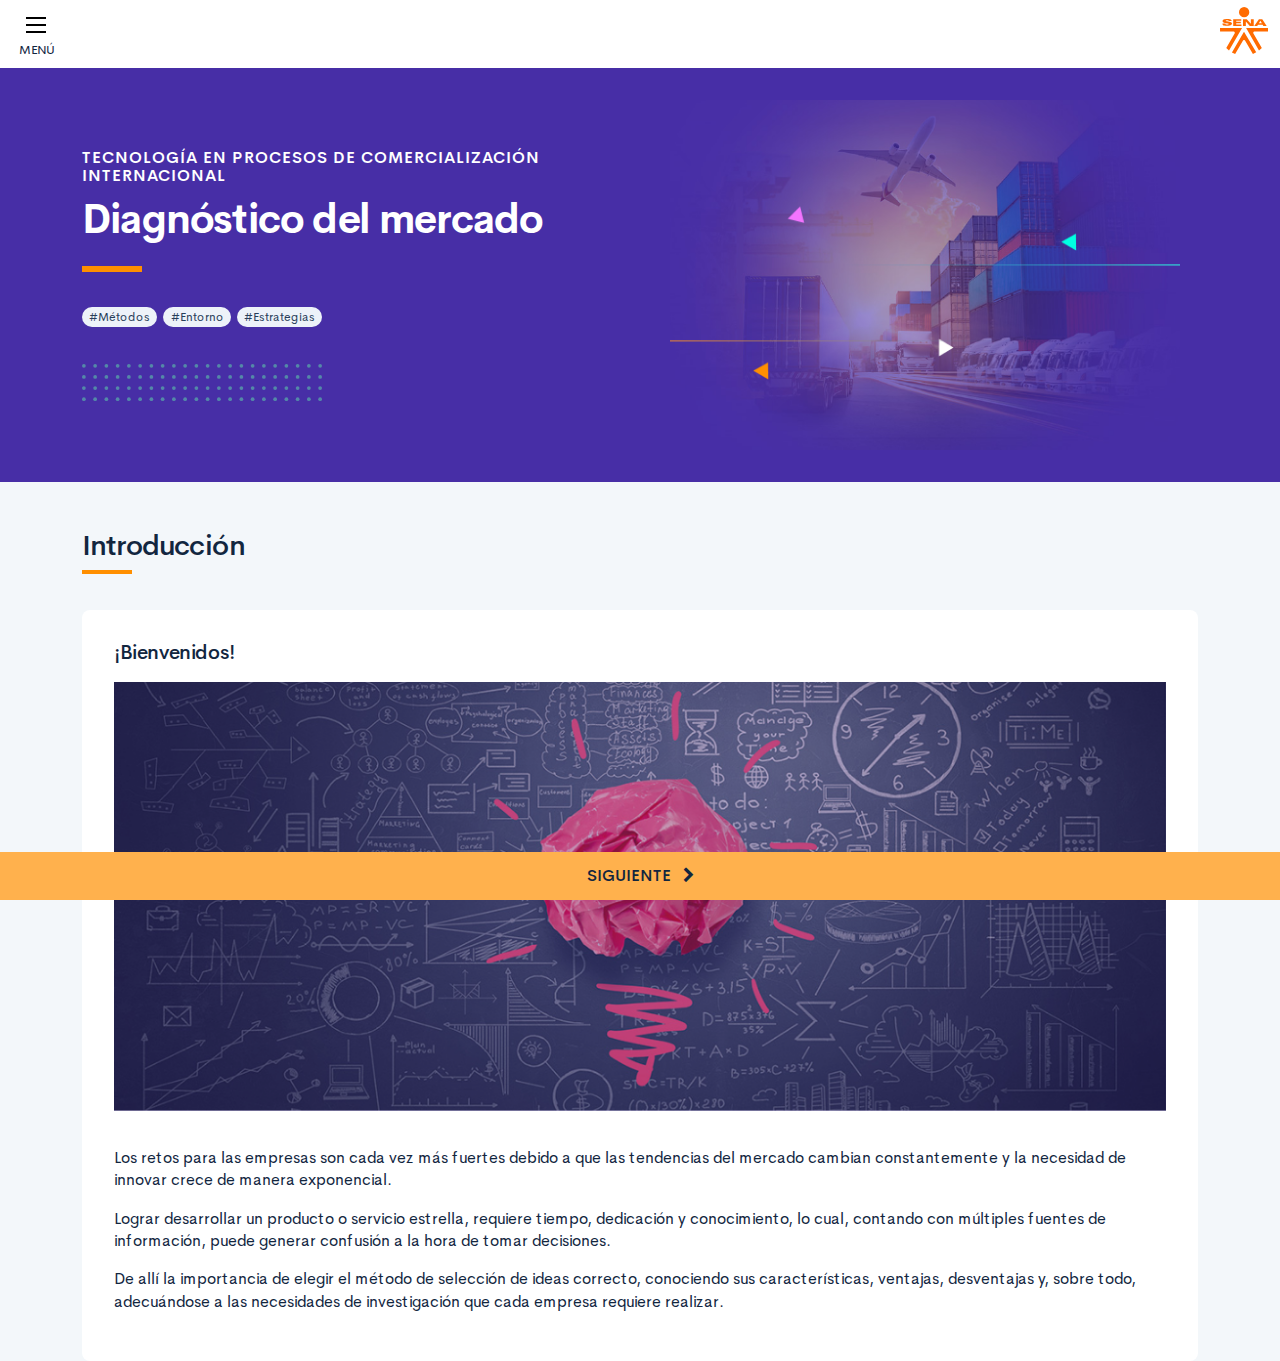
==== public/main.html @ b3762642 "Se realiza el cargue de recurso" ====
<!DOCTYPE html>
<html lang="es">
    <head>
        <meta charset="UTF-8">
        <meta name="viewport" content="width=device-width, user-scalable=no, initial-scale=1.0, maximum-scale=1.0, minimum-scale=1.0">
        <title>Diagnóstico del mercado</title>
        <meta meta name="description" content="En el deseo de incursionar en mercados internacionales, el diagnóstico es el primer proceso que permite analizar las variables a considerar en el estudio de mercados.  ">
        <link rel="icon" type="image/svg+xml" href="assets/images/logos/senaLogo.svg">
        <link rel="stylesheet" href="assets/fonts/feather/feather.css">
        <link rel="stylesheet" href="assets/fonts/fontawesome/css/font-awesome.css">
        <link href="assets/css/fancybox.css" rel="stylesheet">
        <link href="assets/css/animate.css" rel="stylesheet">
        <link rel="stylesheet" href="assets/css/main.css">
    </head>
    <body class="theme-dark page-header-textura" id="page-main">
        <div class="page-main">
            <header class="sticky-top">
                <div class="page-topbar">
                    <div class="container-fluid">
                        <div class="d-flex justify-content-between align-items-center">
                            <div class="page-topbar__menu"><a class="page-topbar__menu-icon btn-menu-responsive" href="#"><span></span><span></span><span></span></a><span class="page-topbar__menu-title">MENÚ</span></div>
                            <div class="page-topbar__logo"><img class="img-fluid" src="assets/images/logos/senaLogo.svg" alt="Logo SENA"></div>
                        </div>
                    </div>
                </div>
            </header>
            <main class="mb-5">
                <div class="page-header" id="page-main-header">
                    <div class="page-textura">
                        <div class="container">
                            <div class="curso-portada">
                                <div class="row align-items-center">
                                    <div class="col-12 col-lg-6">
                                        <h3 class="curso-subtitulo" id="curso-titulo-componente">TECNOLOGÍA EN PROCESOS DE COMERCIALIZACIÓN INTERNACIONAL</h3>
                                        <h1 class="curso-titulo" id="curso-titulo-tema">Diagnóstico del mercado</h1>
                                        <div class="brand-line-primary"></div>
                                        <div class="keywords"><span class="badge badge-pill badge-light mr-2">#Métodos</span><span class="badge badge-pill badge-light mr-2">#Entorno</span><span class="badge badge-pill badge-light mr-2">#Estrategias</span></div>
                                        <div class="barra-dots mt-5"><img class="img-fluid" src="assets/images/header/icon_dots.svg" alt="alt" /></div>
                                    </div>
                                    <div class="col-12 col-lg-6 text-center">
                                        <div class="d-none d-lg-block"><img class="curso-imagen" src="assets/images/header/header_media.png" /></div>
                                    </div>
                                </div>
                            </div>
                        </div>
                    </div>
                </div>
                <div id="mainContent"></div>
            </main>
            <footer class="mt-5">
                <div class="page-control" id="page-control">
                    <div class="row justify-content-center align-items-center"><a class="page-control-link page-control-prev col py-3 text-center" id="back" href="#"><span>
                                <div class="fa fa-chevron-left mr-3"></div>Anterior
                            </span></a><a class="page-control-link page-control-next col py-3 text-center" id="next" href="#"><span>Siguiente<div class="fa fa-chevron-right ml-3"></div></span></a></div>
                </div>
            </footer>
        </div>
        <aside id="page-main-aside">
            <div class="aside-contenidos">
                <div class="aside-contenidos__header d-flex justify-content-between align-items-center">
                    <div class="aside-contenidos__titulo"><span> <i class="fa fa-list-ul mr-2"></i>Contenidos</span></div>
                    <div class="aside-contenidos__close d-md-none"><a class="page-main-aside__close icon btnclose m-0" href="#"></a></div>
                </div>
                <nav class="aside-contenidos__body">
                    <ul class="menu-main" id="menuMain"></ul>
                </nav>
            </div>
            <div class="aside-extra position-relative">
                <ul class="fixed-bottom menu-secondary" id="menuSecondary"></ul>
            </div>
        </aside>
        <script src="assets/js/vendor.js"></script>
        <script src="assets/js/global.js"> </script>
        <script src="assets/js/pages.js"> </script>
    </body>
</html>
---- public/assets/fonts/feather/feather.css ----
@font-face {
  font-family: 'Feather';
  src:
    url('fonts/Feather.ttf?sdxovp') format('truetype'),
    url('fonts/Feather.woff?sdxovp') format('woff'),
    url('fonts/Feather.svg?sdxovp#Feather') format('svg');
  font-weight: normal;
  font-style: normal;
}

.fe {
  /* use !important to prevent issues with browser extensions that change fonts */
  font-family: 'Feather' !important;
  speak: none;
  font-style: normal;
  font-weight: normal;
  font-variant: normal;
  text-transform: none;
  line-height: 1;

  /* Better Font Rendering =========== */
  -webkit-font-smoothing: antialiased;
  -moz-osx-font-smoothing: grayscale;
}

.fe-activity:before {
  content: "\e900";
}
.fe-airplay:before {
  content: "\e901";
}
.fe-alert-circle:before {
  content: "\e902";
}
.fe-alert-octagon:before {
  content: "\e903";
}
.fe-alert-triangle:before {
  content: "\e904";
}
.fe-align-center:before {
  content: "\e905";
}
.fe-align-justify:before {
  content: "\e906";
}
.fe-align-left:before {
  content: "\e907";
}
.fe-align-right:before {
  content: "\e908";
}
.fe-anchor:before {
  content: "\e909";
}
.fe-aperture:before {
  content: "\e90a";
}
.fe-archive:before {
  content: "\e90b";
}
.fe-arrow-down:before {
  content: "\e90c";
}
.fe-arrow-down-circle:before {
  content: "\e90d";
}
.fe-arrow-down-left:before {
  content: "\e90e";
}
.fe-arrow-down-right:before {
  content: "\e90f";
}
.fe-arrow-left:before {
  content: "\e910";
}
.fe-arrow-left-circle:before {
  content: "\e911";
}
.fe-arrow-right:before {
  content: "\e912";
}
.fe-arrow-right-circle:before {
  content: "\e913";
}
.fe-arrow-up:before {
  content: "\e914";
}
.fe-arrow-up-circle:before {
  content: "\e915";
}
.fe-arrow-up-left:before {
  content: "\e916";
}
.fe-arrow-up-right:before {
  content: "\e917";
}
.fe-at-sign:before {
  content: "\e918";
}
.fe-award:before {
  content: "\e919";
}
.fe-bar-chart:before {
  content: "\e91a";
}
.fe-bar-chart-2:before {
  content: "\e91b";
}
.fe-battery:before {
  content: "\e91c";
}
.fe-battery-charging:before {
  content: "\e91d";
}
.fe-bell:before {
  content: "\e91e";
}
.fe-bell-off:before {
  content: "\e91f";
}
.fe-bluetooth:before {
  content: "\e920";
}
.fe-bold:before {
  content: "\e921";
}
.fe-book:before {
  content: "\e922";
}
.fe-book-open:before {
  content: "\e923";
}
.fe-bookmark:before {
  content: "\e924";
}
.fe-box:before {
  content: "\e925";
}
.fe-briefcase:before {
  content: "\e926";
}
.fe-calendar:before {
  content: "\e927";
}
.fe-camera:before {
  content: "\e928";
}
.fe-camera-off:before {
  content: "\e929";
}
.fe-cast:before {
  content: "\e92a";
}
.fe-check:before {
  content: "\e92b";
}
.fe-check-circle:before {
  content: "\e92c";
}
.fe-check-square:before {
  content: "\e92d";
}
.fe-chevron-down:before {
  content: "\e92e";
}
.fe-chevron-left:before {
  content: "\e92f";
}
.fe-chevron-right:before {
  content: "\e930";
}
.fe-chevron-up:before {
  content: "\e931";
}
.fe-chevrons-down:before {
  content: "\e932";
}
.fe-chevrons-left:before {
  content: "\e933";
}
.fe-chevrons-right:before {
  content: "\e934";
}
.fe-chevrons-up:before {
  content: "\e935";
}
.fe-chrome:before {
  content: "\e936";
}
.fe-circle:before {
  content: "\e937";
}
.fe-clipboard:before {
  content: "\e938";
}
.fe-clock:before {
  content: "\e939";
}
.fe-cloud:before {
  content: "\e93a";
}
.fe-cloud-drizzle:before {
  content: "\e93b";
}
.fe-cloud-lightning:before {
  content: "\e93c";
}
.fe-cloud-off:before {
  content: "\e93d";
}
.fe-cloud-rain:before {
  content: "\e93e";
}
.fe-cloud-snow:before {
  content: "\e93f";
}
.fe-code:before {
  content: "\e940";
}
.fe-codepen:before {
  content: "\e941";
}
.fe-command:before {
  content: "\e942";
}
.fe-compass:before {
  content: "\e943";
}
.fe-copy:before {
  content: "\e944";
}
.fe-corner-down-left:before {
  content: "\e945";
}
.fe-corner-down-right:before {
  content: "\e946";
}
.fe-corner-left-down:before {
  content: "\e947";
}
.fe-corner-left-up:before {
  content: "\e948";
}
.fe-corner-right-down:before {
  content: "\e949";
}
.fe-corner-right-up:before {
  content: "\e94a";
}
.fe-corner-up-left:before {
  content: "\e94b";
}
.fe-corner-up-right:before {
  content: "\e94c";
}
.fe-cpu:before {
  content: "\e94d";
}
.fe-credit-card:before {
  content: "\e94e";
}
.fe-crop:before {
  content: "\e94f";
}
.fe-crosshair:before {
  content: "\e950";
}
.fe-database:before {
  content: "\e951";
}
.fe-delete:before {
  content: "\e952";
}
.fe-disc:before {
  content: "\e953";
}
.fe-dollar-sign:before {
  content: "\e954";
}
.fe-download:before {
  content: "\e955";
}
.fe-download-cloud:before {
  content: "\e956";
}
.fe-droplet:before {
  content: "\e957";
}
.fe-edit:before {
  content: "\e958";
}
.fe-edit-2:before {
  content: "\e959";
}
.fe-edit-3:before {
  content: "\e95a";
}
.fe-external-link:before {
  content: "\e95b";
}
.fe-eye:before {
  content: "\e95c";
}
.fe-eye-off:before {
  content: "\e95d";
}
.fe-facebook:before {
  content: "\e95e";
}
.fe-fast-forward:before {
  content: "\e95f";
}
.fe-feather:before {
  content: "\e960";
}
.fe-file:before {
  content: "\e961";
}
.fe-file-minus:before {
  content: "\e962";
}
.fe-file-plus:before {
  content: "\e963";
}
.fe-file-text:before {
  content: "\e964";
}
.fe-film:before {
  content: "\e965";
}
.fe-filter:before {
  content: "\e966";
}
.fe-flag:before {
  content: "\e967";
}
.fe-folder:before {
  content: "\e968";
}
.fe-folder-minus:before {
  content: "\e969";
}
.fe-folder-plus:before {
  content: "\e96a";
}
.fe-gift:before {
  content: "\e96b";
}
.fe-git-branch:before {
  content: "\e96c";
}
.fe-git-commit:before {
  content: "\e96d";
}
.fe-git-merge:before {
  content: "\e96e";
}
.fe-git-pull-request:before {
  content: "\e96f";
}
.fe-github:before {
  content: "\e970";
}
.fe-gitlab:before {
  content: "\e971";
}
.fe-globe:before {
  content: "\e972";
}
.fe-grid:before {
  content: "\e973";
}
.fe-hard-drive:before {
  content: "\e974";
}
.fe-hash:before {
  content: "\e975";
}
.fe-headphones:before {
  content: "\e976";
}
.fe-heart:before {
  content: "\e977";
}
.fe-help-circle:before {
  content: "\e978";
}
.fe-home:before {
  content: "\e979";
}
.fe-image:before {
  content: "\e97a";
}
.fe-inbox:before {
  content: "\e97b";
}
.fe-info:before {
  content: "\e97c";
}
.fe-instagram:before {
  content: "\e97d";
}
.fe-italic:before {
  content: "\e97e";
}
.fe-layers:before {
  content: "\e97f";
}
.fe-layout:before {
  content: "\e980";
}
.fe-life-buoy:before {
  content: "\e981";
}
.fe-link:before {
  content: "\e982";
}
.fe-link-2:before {
  content: "\e983";
}
.fe-linkedin:before {
  content: "\e984";
}
.fe-list:before {
  content: "\e985";
}
.fe-loader:before {
  content: "\e986";
}
.fe-lock:before {
  content: "\e987";
}
.fe-log-in:before {
  content: "\e988";
}
.fe-log-out:before {
  content: "\e989";
}
.fe-mail:before {
  content: "\e98a";
}
.fe-map:before {
  content: "\e98b";
}
.fe-map-pin:before {
  content: "\e98c";
}
.fe-maximize:before {
  content: "\e98d";
}
.fe-maximize-2:before {
  content: "\e98e";
}
.fe-menu:before {
  content: "\e98f";
}
.fe-message-circle:before {
  content: "\e990";
}
.fe-message-square:before {
  content: "\e991";
}
.fe-mic:before {
  content: "\e992";
}
.fe-mic-off:before {
  content: "\e993";
}
.fe-minimize:before {
  content: "\e994";
}
.fe-minimize-2:before {
  content: "\e995";
}
.fe-minus:before {
  content: "\e996";
}
.fe-minus-circle:before {
  content: "\e997";
}
.fe-minus-square:before {
  content: "\e998";
}
.fe-monitor:before {
  content: "\e999";
}
.fe-moon:before {
  content: "\e99a";
}
.fe-more-horizontal:before {
  content: "\e99b";
}
.fe-more-vertical:before {
  content: "\e99c";
}
.fe-move:before {
  content: "\e99d";
}
.fe-music:before {
  content: "\e99e";
}
.fe-navigation:before {
  content: "\e99f";
}
.fe-navigation-2:before {
  content: "\e9a0";
}
.fe-octagon:before {
  content: "\e9a1";
}
.fe-package:before {
  content: "\e9a2";
}
.fe-paperclip:before {
  content: "\e9a3";
}
.fe-pause:before {
  content: "\e9a4";
}
.fe-pause-circle:before {
  content: "\e9a5";
}
.fe-percent:before {
  content: "\e9a6";
}
.fe-phone:before {
  content: "\e9a7";
}
.fe-phone-call:before {
  content: "\e9a8";
}
.fe-phone-forwarded:before {
  content: "\e9a9";
}
.fe-phone-incoming:before {
  content: "\e9aa";
}
.fe-phone-missed:before {
  content: "\e9ab";
}
.fe-phone-off:before {
  content: "\e9ac";
}
.fe-phone-outgoing:before {
  content: "\e9ad";
}
.fe-pie-chart:before {
  content: "\e9ae";
}
.fe-play:before {
  content: "\e9af";
}
.fe-play-circle:before {
  content: "\e9b0";
}
.fe-plus:before {
  content: "\e9b1";
}
.fe-plus-circle:before {
  content: "\e9b2";
}
.fe-plus-square:before {
  content: "\e9b3";
}
.fe-pocket:before {
  content: "\e9b4";
}
.fe-power:before {
  content: "\e9b5";
}
.fe-printer:before {
  content: "\e9b6";
}
.fe-radio:before {
  content: "\e9b7";
}
.fe-refresh-ccw:before {
  content: "\e9b8";
}
.fe-refresh-cw:before {
  content: "\e9b9";
}
.fe-repeat:before {
  content: "\e9ba";
}
.fe-rewind:before {
  content: "\e9bb";
}
.fe-rotate-ccw:before {
  content: "\e9bc";
}
.fe-rotate-cw:before {
  content: "\e9bd";
}
.fe-rss:before {
  content: "\e9be";
}
.fe-save:before {
  content: "\e9bf";
}
.fe-scissors:before {
  content: "\e9c0";
}
.fe-search:before {
  content: "\e9c1";
}
.fe-send:before {
  content: "\e9c2";
}
.fe-server:before {
  content: "\e9c3";
}
.fe-settings:before {
  content: "\e9c4";
}
.fe-share:before {
  content: "\e9c5";
}
.fe-share-2:before {
  content: "\e9c6";
}
.fe-shield:before {
  content: "\e9c7";
}
.fe-shield-off:before {
  content: "\e9c8";
}
.fe-shopping-bag:before {
  content: "\e9c9";
}
.fe-shopping-cart:before {
  content: "\e9ca";
}
.fe-shuffle:before {
  content: "\e9cb";
}
.fe-sidebar:before {
  content: "\e9cc";
}
.fe-skip-back:before {
  content: "\e9cd";
}
.fe-skip-forward:before {
  content: "\e9ce";
}
.fe-slack:before {
  content: "\e9cf";
}
.fe-slash:before {
  content: "\e9d0";
}
.fe-sliders:before {
  content: "\e9d1";
}
.fe-smartphone:before {
  content: "\e9d2";
}
.fe-speaker:before {
  content: "\e9d3";
}
.fe-square:before {
  content: "\e9d4";
}
.fe-star:before {
  content: "\e9d5";
}
.fe-stop-circle:before {
  content: "\e9d6";
}
.fe-sun:before {
  content: "\e9d7";
}
.fe-sunrise:before {
  content: "\e9d8";
}
.fe-sunset:before {
  content: "\e9d9";
}
.fe-tablet:before {
  content: "\e9da";
}
.fe-tag:before {
  content: "\e9db";
}
.fe-target:before {
  content: "\e9dc";
}
.fe-terminal:before {
  content: "\e9dd";
}
.fe-thermometer:before {
  content: "\e9de";
}
.fe-thumbs-down:before {
  content: "\e9df";
}
.fe-thumbs-up:before {
  content: "\e9e0";
}
.fe-toggle-left:before {
  content: "\e9e1";
}
.fe-toggle-right:before {
  content: "\e9e2";
}
.fe-trash:before {
  content: "\e9e3";
}
.fe-trash-2:before {
  content: "\e9e4";
}
.fe-trending-down:before {
  content: "\e9e5";
}
.fe-trending-up:before {
  content: "\e9e6";
}
.fe-triangle:before {
  content: "\e9e7";
}
.fe-truck:before {
  content: "\e9e8";
}
.fe-tv:before {
  content: "\e9e9";
}
.fe-twitter:before {
  content: "\e9ea";
}
.fe-type:before {
  content: "\e9eb";
}
.fe-umbrella:before {
  content: "\e9ec";
}
.fe-underline:before {
  content: "\e9ed";
}
.fe-unlock:before {
  content: "\e9ee";
}
.fe-upload:before {
  content: "\e9ef";
}
.fe-upload-cloud:before {
  content: "\e9f0";
}
.fe-user:before {
  content: "\e9f1";
}
.fe-user-check:before {
  content: "\e9f2";
}
.fe-user-minus:before {
  content: "\e9f3";
}
.fe-user-plus:before {
  content: "\e9f4";
}
.fe-user-x:before {
  content: "\e9f5";
}
.fe-users:before {
  content: "\e9f6";
}
.fe-video:before {
  content: "\e9f7";
}
.fe-video-off:before {
  content: "\e9f8";
}
.fe-voicemail:before {
  content: "\e9f9";
}
.fe-volume:before {
  content: "\e9fa";
}
.fe-volume-1:before {
  content: "\e9fb";
}
.fe-volume-2:before {
  content: "\e9fc";
}
.fe-volume-x:before {
  content: "\e9fd";
}
.fe-watch:before {
  content: "\e9fe";
}
.fe-wifi:before {
  content: "\e9ff";
}
.fe-wifi-off:before {
  content: "\ea00";
}
.fe-wind:before {
  content: "\ea01";
}
.fe-x:before {
  content: "\ea02";
}
.fe-x-circle:before {
  content: "\ea03";
}
.fe-x-square:before {
  content: "\ea04";
}
.fe-youtube:before {
  content: "\ea05";
}
.fe-zap:before {
  content: "\ea06";
}
.fe-zap-off:before {
  content: "\ea07";
}
.fe-zoom-in:before {
  content: "\ea08";
}
.fe-zoom-out:before {
  content: "\ea09";
}
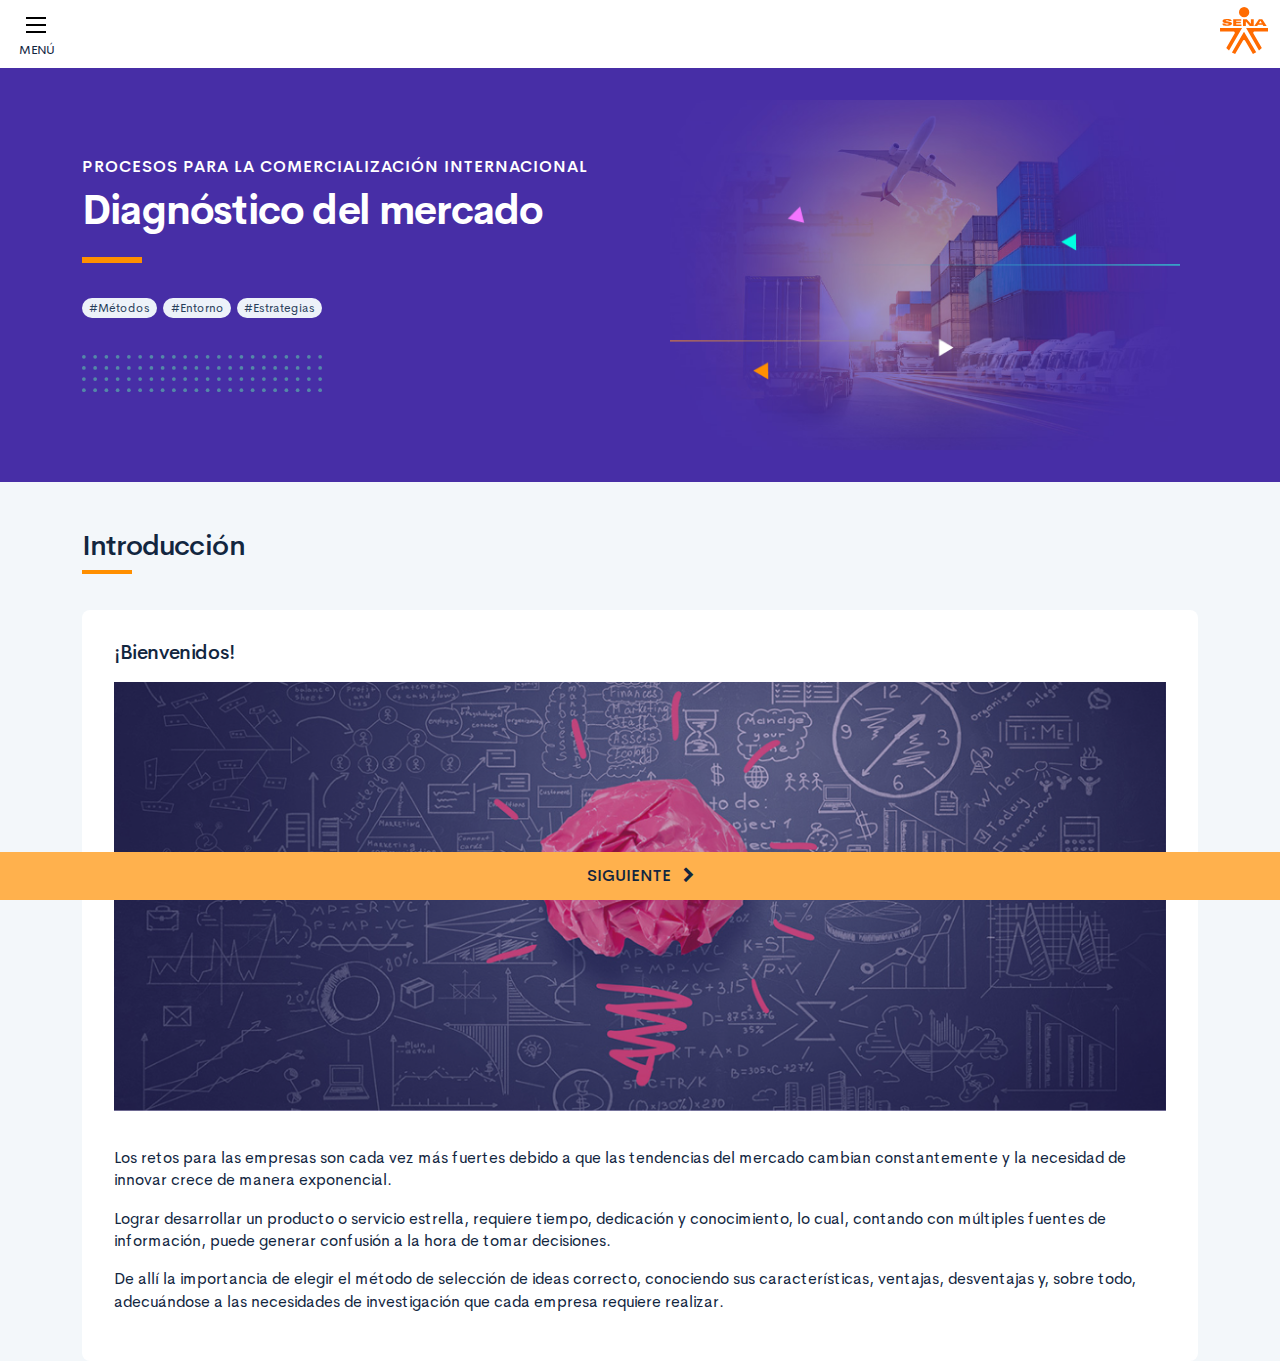
==== commit 5030a0f1: "Se realizan los ajustes solicitados por el equipo de Gestores de Repositorio." ====
--- a/public/main.html
+++ b/public/main.html
@@ -31,7 +31,7 @@
                             <div class="curso-portada">
                                 <div class="row align-items-center">
                                     <div class="col-12 col-lg-6">
-                                        <h3 class="curso-subtitulo" id="curso-titulo-componente">TECNOLOGÍA EN PROCESOS DE COMERCIALIZACIÓN INTERNACIONAL</h3>
+                                        <h3 class="curso-subtitulo" id="curso-titulo-componente">PROCESOS PARA LA COMERCIALIZACIÓN INTERNACIONAL</h3>
                                         <h1 class="curso-titulo" id="curso-titulo-tema">Diagnóstico del mercado</h1>
                                         <div class="brand-line-primary"></div>
                                         <div class="keywords"><span class="badge badge-pill badge-light mr-2">#Métodos</span><span class="badge badge-pill badge-light mr-2">#Entorno</span><span class="badge badge-pill badge-light mr-2">#Estrategias</span></div>
